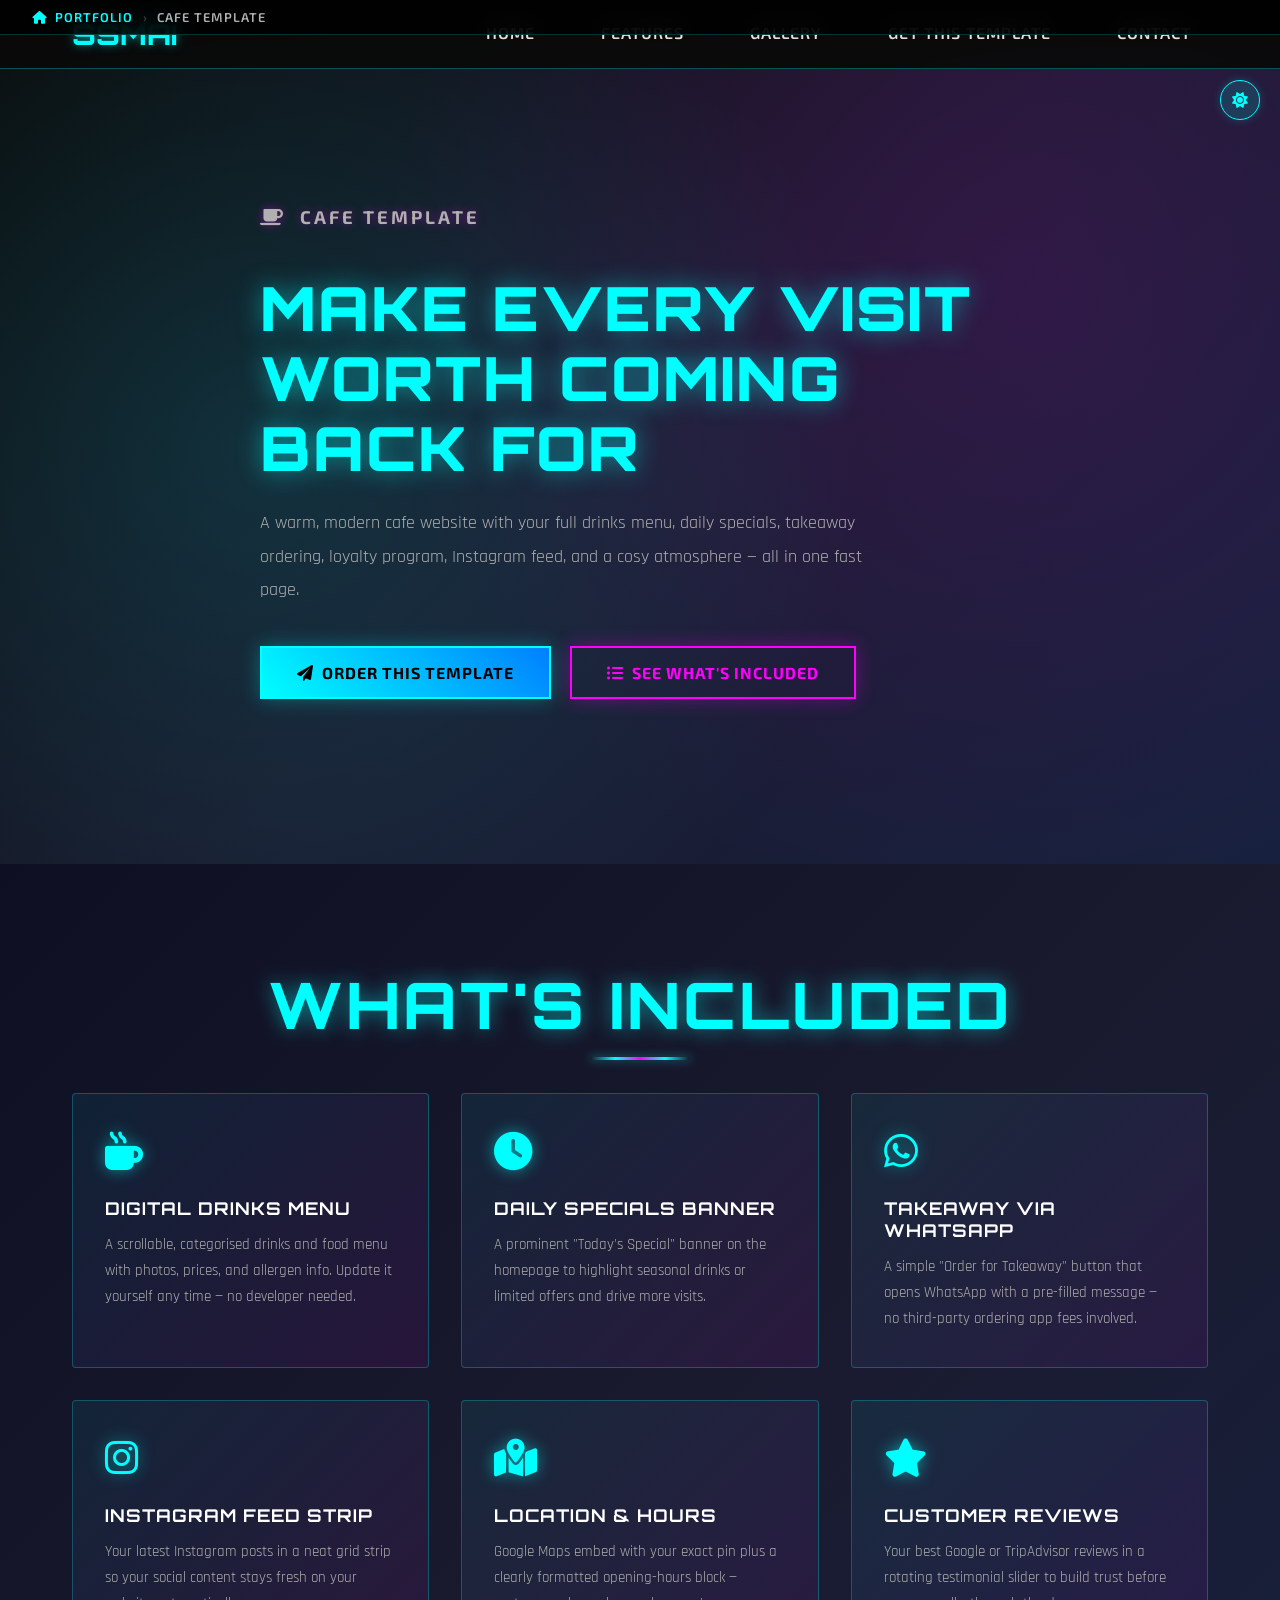
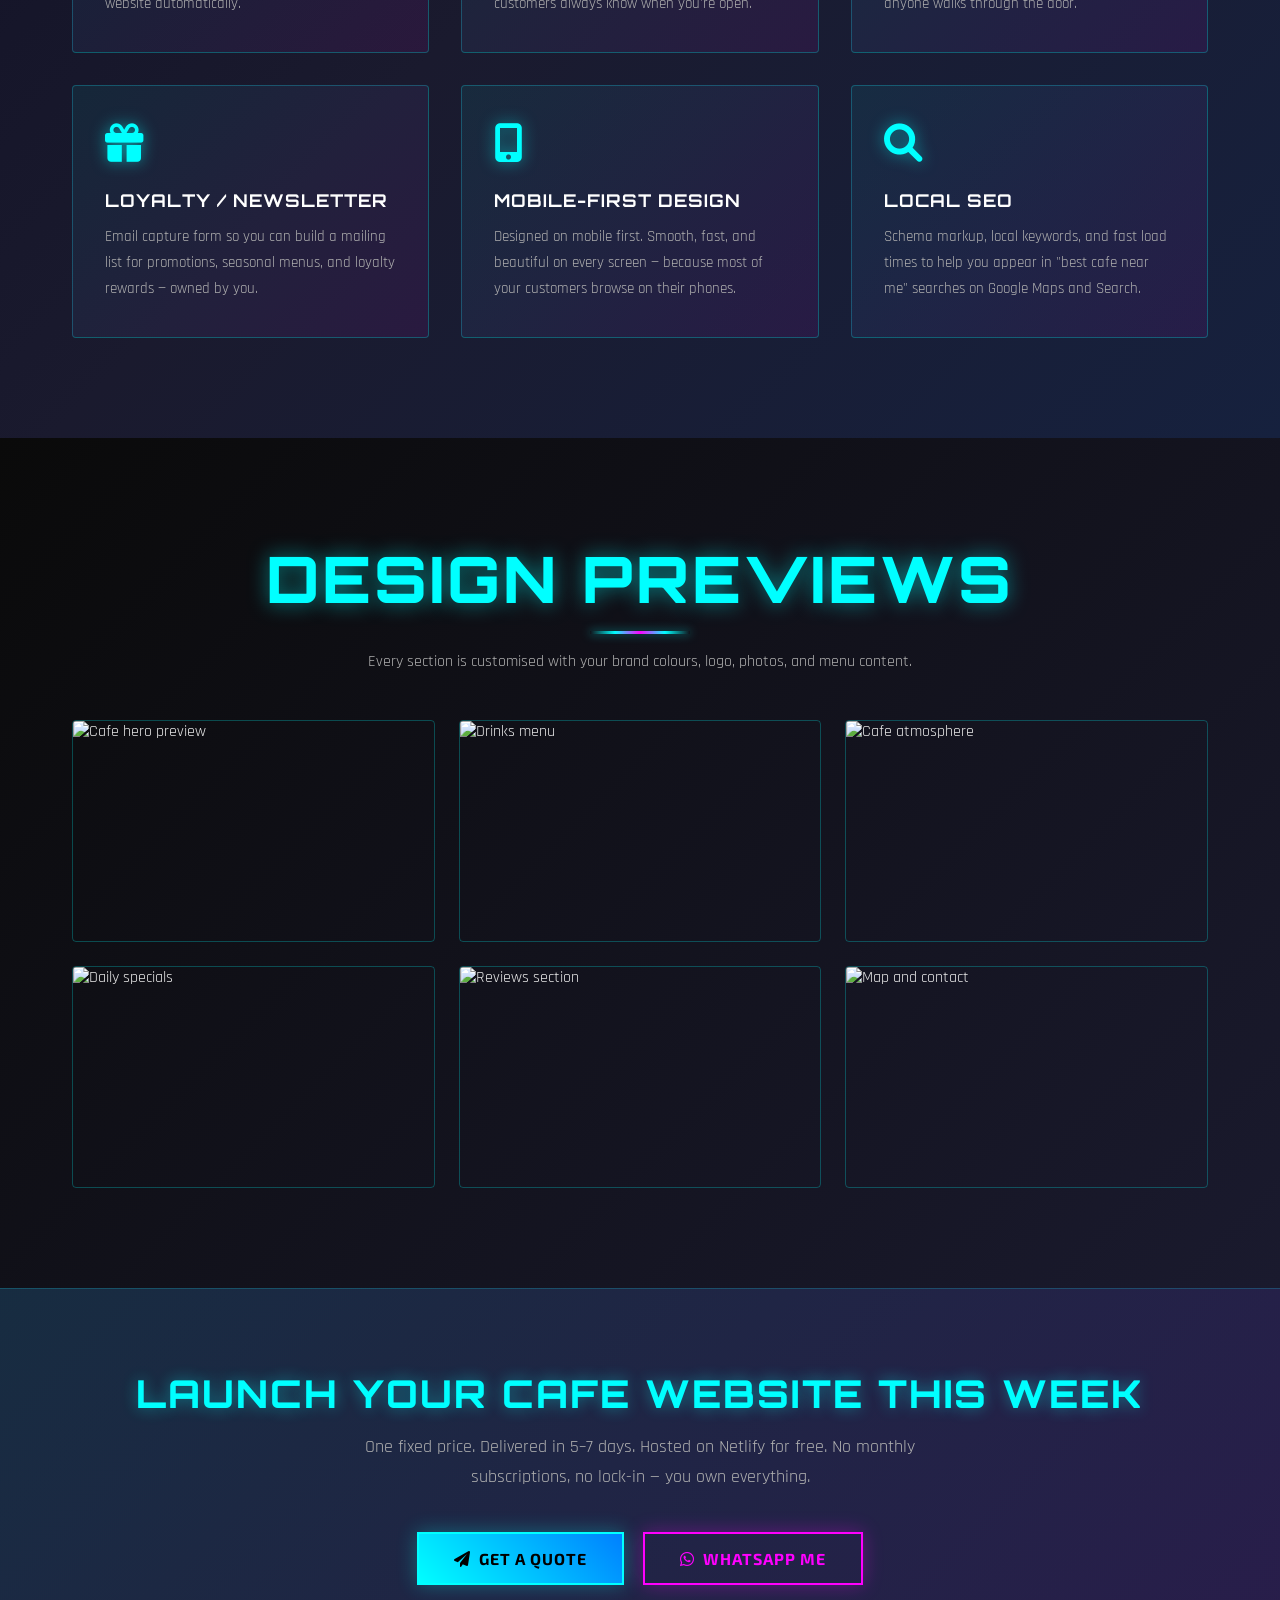
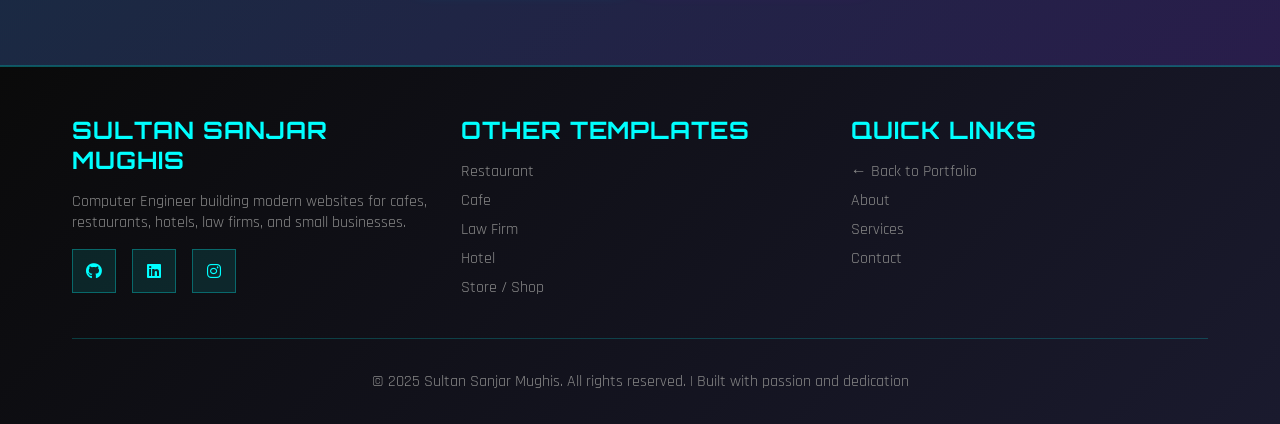
==== templates/cafe.html @ be61be80 "Web hizmetleri servisine yeni sayfa ve içinde bir kaç website template oluşturuldu" ====
<!DOCTYPE html>
<html lang="en">
<head>
    <meta charset="UTF-8" />
    <meta name="viewport" content="width=device-width, initial-scale=1.0" />
    <title>Cafe Website Template — SSM AI Services</title>
    <meta name="description" content="Modern cafe website with digital menu, takeaway ordering, Instagram feed, and loyalty program. By Sultan Sanjar Mughis.">
    <link rel="preconnect" href="https://fonts.googleapis.com">
    <link rel="preconnect" href="https://fonts.gstatic.com" crossorigin>
    <link href="https://fonts.googleapis.com/css2?family=Orbitron:wght@400;500;600;700;800;900&family=Rajdhani:wght@300;400;500;600;700&family=Exo+2:wght@300;400;500;600;700;800&display=swap" rel="stylesheet">
    <link rel="stylesheet" href="https://cdnjs.cloudflare.com/ajax/libs/font-awesome/6.0.0/css/all.min.css">
    <link rel="stylesheet" href="../style.css">
    <link rel="stylesheet" href="template-extra.css">
</head>
<body class="template-page">

    <div class="loading-screen" id="loading-screen"><div class="loader"></div></div>

    <div class="template-breadcrumb" role="navigation" aria-label="Breadcrumb">
        <a href="../index.html"><i class="fas fa-home"></i>&nbsp; Portfolio</a>
        <span class="sep">›</span>
        <span class="current">Cafe Template</span>
    </div>

    <button class="theme-toggle" id="theme-toggle" aria-label="Toggle light/dark mode">
        <i class="fas fa-sun" id="theme-icon"></i>
    </button>

    <nav class="navbar" id="navbar" role="navigation" aria-label="Main navigation">
        <div class="nav-container">
            <a href="../index.html" class="logo">SSMAI</a>
            <ul class="nav-menu" id="nav-menu">
                <li><a href="#hero">Home</a></li>
                <li><a href="#features">Features</a></li>
                <li><a href="#gallery">Gallery</a></li>
                <li><a href="#cta">Get This Template</a></li>
                <li><a href="../index.html#contact">Contact</a></li>
            </ul>
            <button class="mobile-menu-toggle" id="mobile-menu-toggle" aria-label="Toggle mobile menu" aria-expanded="false">
                <span></span><span></span><span></span>
            </button>
        </div>
    </nav>

    <main id="main-content">

        <section id="hero" class="template-hero section-padding">
            <div class="template-hero-bg" style="background-image: url('https://images.unsplash.com/photo-1501339847302-ac426a4a7cbb?auto=format&fit=crop&w=1400&q=80');"></div>
            <div class="container">
                <div class="template-hero-content">
                    <p class="template-hero-eyebrow"><i class="fas fa-coffee"></i>&nbsp;&nbsp;Cafe Template</p>
                    <h1>Make Every Visit Worth Coming Back For</h1>
                    <p>A warm, modern cafe website with your full drinks menu, daily specials, takeaway ordering, loyalty program, Instagram feed, and a cosy atmosphere — all in one fast page.</p>
                    <div class="template-hero-cta">
                        <a href="../index.html#contact" class="btn btn-primary">
                            <i class="fas fa-paper-plane"></i>&nbsp; Order This Template
                        </a>
                        <a href="#features" class="btn btn-secondary">
                            <i class="fas fa-list-ul"></i>&nbsp; See What's Included
                        </a>
                    </div>
                </div>
            </div>
        </section>

        <section id="features" class="template-features section-padding">
            <div class="container">
                <h2 class="heading">What's Included</h2>
                <div class="template-features-grid">

                    <div class="template-feature-card">
                        <div class="icon"><i class="fas fa-mug-hot"></i></div>
                        <h3>Digital Drinks Menu</h3>
                        <p>A scrollable, categorised drinks and food menu with photos, prices, and allergen info. Update it yourself any time — no developer needed.</p>
                    </div>

                    <div class="template-feature-card">
                        <div class="icon"><i class="fas fa-clock"></i></div>
                        <h3>Daily Specials Banner</h3>
                        <p>A prominent "Today's Special" banner on the homepage to highlight seasonal drinks or limited offers and drive more visits.</p>
                    </div>

                    <div class="template-feature-card">
                        <div class="icon"><i class="fab fa-whatsapp"></i></div>
                        <h3>Takeaway via WhatsApp</h3>
                        <p>A simple "Order for Takeaway" button that opens WhatsApp with a pre-filled message — no third-party ordering app fees involved.</p>
                    </div>

                    <div class="template-feature-card">
                        <div class="icon"><i class="fab fa-instagram"></i></div>
                        <h3>Instagram Feed Strip</h3>
                        <p>Your latest Instagram posts in a neat grid strip so your social content stays fresh on your website automatically.</p>
                    </div>

                    <div class="template-feature-card">
                        <div class="icon"><i class="fas fa-map-marked-alt"></i></div>
                        <h3>Location &amp; Hours</h3>
                        <p>Google Maps embed with your exact pin plus a clearly formatted opening-hours block — customers always know when you're open.</p>
                    </div>

                    <div class="template-feature-card">
                        <div class="icon"><i class="fas fa-star"></i></div>
                        <h3>Customer Reviews</h3>
                        <p>Your best Google or TripAdvisor reviews in a rotating testimonial slider to build trust before anyone walks through the door.</p>
                    </div>

                    <div class="template-feature-card">
                        <div class="icon"><i class="fas fa-gift"></i></div>
                        <h3>Loyalty / Newsletter</h3>
                        <p>Email capture form so you can build a mailing list for promotions, seasonal menus, and loyalty rewards — owned by you.</p>
                    </div>

                    <div class="template-feature-card">
                        <div class="icon"><i class="fas fa-mobile-alt"></i></div>
                        <h3>Mobile-First Design</h3>
                        <p>Designed on mobile first. Smooth, fast, and beautiful on every screen — because most of your customers browse on their phones.</p>
                    </div>

                    <div class="template-feature-card">
                        <div class="icon"><i class="fas fa-search"></i></div>
                        <h3>Local SEO</h3>
                        <p>Schema markup, local keywords, and fast load times to help you appear in "best cafe near me" searches on Google Maps and Search.</p>
                    </div>

                </div>
            </div>
        </section>

        <section id="gallery" class="template-gallery section-padding">
            <div class="container">
                <h2 class="heading">Design Previews</h2>
                <p style="text-align:center; color:var(--text-secondary); max-width:600px; margin:0 auto 0 auto;">
                    Every section is customised with your brand colours, logo, photos, and menu content.
                </p>
                <div class="template-gallery-grid">

                    <div class="template-gallery-item">
                        <img src="https://images.unsplash.com/photo-1554118811-1e0d58224f24?auto=format&fit=crop&w=800&q=80" alt="Cafe hero preview" loading="lazy">
                        <div class="overlay"><span>Hero Section</span></div>
                    </div>

                    <div class="template-gallery-item">
                        <img src="https://images.unsplash.com/photo-1495474472287-4d71bcdd2085?auto=format&fit=crop&w=800&q=80" alt="Drinks menu" loading="lazy">
                        <div class="overlay"><span>Drinks Menu</span></div>
                    </div>

                    <div class="template-gallery-item">
                        <img src="https://images.unsplash.com/photo-1445116572660-236099ec97a0?auto=format&fit=crop&w=800&q=80" alt="Cafe atmosphere" loading="lazy">
                        <div class="overlay"><span>Atmosphere Gallery</span></div>
                    </div>

                    <div class="template-gallery-item">
                        <img src="https://images.unsplash.com/photo-1509042239860-f550ce710b93?auto=format&fit=crop&w=800&q=80" alt="Daily specials" loading="lazy">
                        <div class="overlay"><span>Daily Specials</span></div>
                    </div>

                    <div class="template-gallery-item">
                        <img src="https://images.unsplash.com/photo-1453614512568-c4024d13c247?auto=format&fit=crop&w=800&q=80" alt="Reviews section" loading="lazy">
                        <div class="overlay"><span>Customer Reviews</span></div>
                    </div>

                    <div class="template-gallery-item">
                        <img src="https://images.unsplash.com/photo-1521017432531-fbd92d768814?auto=format&fit=crop&w=800&q=80" alt="Map and contact" loading="lazy">
                        <div class="overlay"><span>Map &amp; Contact</span></div>
                    </div>

                </div>
            </div>
        </section>

        <section id="cta" class="template-cta-banner">
            <div class="container">
                <h2>Launch Your Cafe Website This Week</h2>
                <p>One fixed price. Delivered in 5–7 days. Hosted on Netlify for free. No monthly subscriptions, no lock-in — you own everything.</p>
                <div class="cta-buttons">
                    <a href="../index.html#contact" class="btn btn-primary">
                        <i class="fas fa-paper-plane"></i>&nbsp; Get a Quote
                    </a>
                    <a href="https://wa.me/905525691563?text=Hi!%20I%27m%20interested%20in%20the%20Cafe%20website%20template." target="_blank" rel="noopener noreferrer" class="btn btn-secondary">
                        <i class="fab fa-whatsapp"></i>&nbsp; WhatsApp Me
                    </a>
                </div>
            </div>
        </section>

    </main>

    <footer class="footer">
        <div class="container">
            <div class="footer-content">
                <div class="footer-section">
                    <h3>Sultan Sanjar Mughis</h3>
                    <p>Computer Engineer building modern websites for cafes, restaurants, hotels, law firms, and small businesses.</p>
                    <div class="social-links">
                        <a href="https://github.com/sultanSM6" target="_blank" rel="noopener noreferrer" aria-label="GitHub"><i class="fab fa-github"></i></a>
                        <a href="https://www.linkedin.com/in/sultan-sanjar-mughis-01933a196/" target="_blank" rel="noopener noreferrer" aria-label="LinkedIn"><i class="fab fa-linkedin"></i></a>
                        <a href="https://www.instagram.com/nemeto_sm/" target="_blank" rel="noopener noreferrer" aria-label="Instagram"><i class="fab fa-instagram"></i></a>
                    </div>
                </div>
                <div class="footer-section">
                    <h3>Other Templates</h3>
                    <ul>
                        <li><a href="restaurant.html">Restaurant</a></li>
                        <li><a href="cafe.html">Cafe</a></li>
                        <li><a href="lawyer.html">Law Firm</a></li>
                        <li><a href="hotel.html">Hotel</a></li>
                        <li><a href="store.html">Store / Shop</a></li>
                    </ul>
                </div>
                <div class="footer-section">
                    <h3>Quick Links</h3>
                    <ul>
                        <li><a href="../index.html">← Back to Portfolio</a></li>
                        <li><a href="../index.html#about">About</a></li>
                        <li><a href="../index.html#services">Services</a></li>
                        <li><a href="../index.html#contact">Contact</a></li>
                    </ul>
                </div>
            </div>
            <div class="footer-bottom">
                <p>&copy; 2025 Sultan Sanjar Mughis. All rights reserved. | Built with passion and dedication</p>
            </div>
        </div>
    </footer>

    <script src="template.js"></script>
</body>
</html>
---- style.css ----
:root {
            --primary-cyan: #00ffff;
            --primary-magenta: #ff00ff;
            --primary-blue: #0080ff;
            --bg-dark: #0a0a0a;
            --bg-dark-secondary: #1a1a2e;
            --bg-dark-tertiary: #16213e;
            --text-primary: #e0e0e0;
            --text-secondary: #b0b0b0;
            --text-muted: #888;
            --success-color: #00ff88;
            --error-color: #ff4444;
            --warning-color: #ffaa00;
        }

        /* Add Turkish-supporting font globally */
        html, body, input, textarea, button, select {
            font-family: 'Rajdhani', 'Orbitron', 'Exo 2', 'Inter', 'Roboto', 'Noto Sans', 'Open Sans', Arial, sans-serif;
        }

        /* Add overflow/word-break/hyphens for text-heavy elements */
        .about-text,
        .about-text p,
        .service-content p,
        .service-item h3,
        .feature-tag,
        .btn,
        .tab-btn,
        .nav-menu a,
        .footer-section ul li a,
        .footer-section ul li {
            overflow-wrap: break-word;
            word-break: break-word;
            hyphens: auto;
        }

        /* Allow buttons, tags, nav links to wrap text if needed */
        .btn,
        .tab-btn,
        .feature-tag,
        .nav-menu a {
            white-space: normal;
            min-width: 0;
        }

        /* Responsive: allow nav links and buttons to wrap on mobile */
        @media (max-width: 768px) {
            .nav-menu a,
            .btn,
            .tab-btn,
            .feature-tag {
                white-space: normal;
                min-width: 0;
            }
        }

        /* Light mode variables - Professional Dark Theme */
        [data-theme="light"] {
            --primary-cyan: #1a365d;
            --primary-magenta: #2d3748;
            --primary-blue: #2b6cb0;
            --bg-dark: #f7fafc;
            --bg-dark-secondary: #edf2f7;
            --bg-dark-tertiary: #e2e8f0;
            --text-primary: #1a202c;
            --text-secondary: #4a5568;
            --text-muted: #718096;
            --success-color: #38a169;
            --error-color: #e53e3e;
            --warning-color: #d69e2e;
        }

        /* Light mode specific styling */
        [data-theme="light"] body {
            background: linear-gradient(135deg, #f7fafc 0%, #edf2f7 50%, #e2e8f0 100%);
        }

        [data-theme="light"] body::before {
            background: 
                radial-gradient(circle at 20% 80%, rgba(26, 54, 93, 0.05) 0%, transparent 50%),
                radial-gradient(circle at 80% 20%, rgba(45, 55, 72, 0.05) 0%, transparent 50%),
                radial-gradient(circle at 40% 40%, rgba(43, 108, 176, 0.03) 0%, transparent 50%);
        }

        [data-theme="light"] .hero::before {
            background: 
                linear-gradient(45deg, transparent 30%, rgba(26, 54, 93, 0.05) 50%, transparent 70%),
                linear-gradient(-45deg, transparent 30%, rgba(45, 55, 72, 0.05) 50%, transparent 70%);
        }

        [data-theme="light"] .hero h1 {
            color: var(--primary-cyan);
            text-shadow: 0 0 10px rgba(26, 54, 93, 0.3);
        }

        [data-theme="light"] .hero .subtitle {
            color: var(--primary-blue);
            text-shadow: 0 0 8px rgba(43, 108, 176, 0.3);
        }

        [data-theme="light"] .heading {
            color: var(--primary-cyan);
            text-shadow: 0 0 10px rgba(26, 54, 93, 0.3);
        }

        [data-theme="light"] .heading::after {
            background: linear-gradient(90deg, transparent, var(--primary-cyan), var(--primary-blue), var(--primary-cyan), transparent);
            box-shadow: 0 0 8px rgba(26, 54, 93, 0.3);
        }

        [data-theme="light"] .navbar {
            background: rgba(247, 250, 252, 0.95);
            border-bottom: 1px solid rgba(26, 54, 93, 0.2);
        }

        [data-theme="light"] .navbar.scrolled {
            background: rgba(247, 250, 252, 0.98);
            box-shadow: 0 2px 30px rgba(26, 54, 93, 0.1);
            border-bottom: 1px solid rgba(26, 54, 93, 0.3);
        }

        [data-theme="light"] .logo {
            color: var(--primary-cyan);
            text-shadow: 0 0 8px rgba(26, 54, 93, 0.3);
        }

        [data-theme="light"] .logo:hover {
            color: var(--primary-blue);
            text-shadow: 0 0 12px rgba(43, 108, 176, 0.4);
        }

        [data-theme="light"] .nav-menu a:hover,
        [data-theme="light"] .nav-menu a:focus {
            color: var(--primary-cyan);
            text-shadow: 0 0 8px rgba(26, 54, 93, 0.3);
            border: 1px solid rgba(26, 54, 93, 0.2);
            background: rgba(26, 54, 93, 0.05);
        }

        [data-theme="light"] .btn-primary {
            background: linear-gradient(45deg, var(--primary-cyan), var(--primary-blue));
            color: #ffffff;
            border: 2px solid var(--primary-cyan);
            box-shadow: 0 0 15px rgba(26, 54, 93, 0.2);
        }

        [data-theme="light"] .btn-primary:hover {
            background: linear-gradient(45deg, var(--primary-blue), var(--primary-cyan));
            box-shadow: 0 10px 25px rgba(26, 54, 93, 0.3);
        }

        [data-theme="light"] .btn-secondary {
            background: transparent;
            color: var(--primary-blue);
            border: 2px solid var(--primary-blue);
            box-shadow: 0 0 15px rgba(43, 108, 176, 0.2);
        }

        [data-theme="light"] .btn-secondary:hover {
            background: linear-gradient(45deg, var(--primary-blue), var(--primary-cyan));
            color: #ffffff;
            box-shadow: 0 10px 25px rgba(43, 108, 176, 0.3);
        }

        [data-theme="light"] .skill-item,
        [data-theme="light"] .service-item,
        [data-theme="light"] .contact-item {
            background: linear-gradient(135deg, rgba(26, 54, 93, 0.05) 0%, rgba(43, 108, 176, 0.05) 100%);
            border: 1px solid rgba(26, 54, 93, 0.2);
        }

        [data-theme="light"] .skill-item:hover,
        [data-theme="light"] .service-item:hover {
            border-color: var(--primary-cyan);
            box-shadow: 0 10px 25px rgba(26, 54, 93, 0.15);
        }

        [data-theme="light"] .skill-item i {
            color: var(--primary-cyan);
            text-shadow: 0 0 8px rgba(26, 54, 93, 0.3);
        }

        [data-theme="light"] .skill-item h3,
        [data-theme="light"] .service-item h3 {
            color: var(--primary-cyan);
        }

        [data-theme="light"] .feature-tag {
            background: rgba(26, 54, 93, 0.08);
            border: 1px solid rgba(26, 54, 93, 0.2);
            color: var(--primary-cyan);
        }

        [data-theme="light"] .feature-tag:hover {
            background: rgba(26, 54, 93, 0.15);
            border-color: var(--primary-cyan);
            box-shadow: 0 0 8px rgba(26, 54, 93, 0.2);
        }

        [data-theme="light"] .contact input,
        [data-theme="light"] .contact textarea {
            background: rgba(26, 54, 93, 0.03);
            border: 2px solid rgba(26, 54, 93, 0.2);
            color: var(--text-primary);
        }

        [data-theme="light"] .contact input:focus,
        [data-theme="light"] .contact textarea:focus {
            border-color: var(--primary-cyan);
            background: rgba(26, 54, 93, 0.05);
            box-shadow: 0 0 10px rgba(26, 54, 93, 0.1);
        }

        [data-theme="light"] .contact button {
            background: linear-gradient(45deg, var(--primary-cyan), var(--primary-blue));
            border: 2px solid var(--primary-cyan);
            color: #ffffff;
        }

        [data-theme="light"] .contact button:hover:not(:disabled) {
            background: linear-gradient(45deg, var(--primary-blue), var(--primary-cyan));
            box-shadow: 0 10px 20px rgba(26, 54, 93, 0.2);
        }

        [data-theme="light"] .social-links a {
            background: rgba(26, 54, 93, 0.08);
            color: var(--primary-cyan);
            border: 1px solid rgba(26, 54, 93, 0.2);
        }

        [data-theme="light"] .social-links a:hover,
        [data-theme="light"] .social-links a:focus {
            background: linear-gradient(45deg, var(--primary-cyan), var(--primary-blue));
            color: #ffffff;
            border-color: var(--primary-cyan);
            box-shadow: 0 5px 15px rgba(26, 54, 93, 0.2);
        }

        [data-theme="light"] .dot {
            background: rgba(26, 54, 93, 0.2);
            border: 2px solid rgba(26, 54, 93, 0.4);
        }

        [data-theme="light"] .dot:hover {
            background: rgba(26, 54, 93, 0.4);
            border-color: var(--primary-cyan);
            box-shadow: 0 0 10px rgba(26, 54, 93, 0.3);
        }

        [data-theme="light"] .dot.active {
            background: var(--primary-cyan);
            border-color: var(--primary-blue);
            box-shadow: 0 0 15px rgba(26, 54, 93, 0.4);
        }

        [data-theme="light"] .theme-toggle {
            background: rgba(26, 54, 93, 0.1);
            border: 1px solid var(--primary-cyan);
            color: var(--primary-cyan);
            box-shadow: 0 0 8px rgba(26, 54, 93, 0.15);
        }

        [data-theme="light"] .theme-toggle:hover {
            background: rgba(26, 54, 93, 0.2);
            border-color: var(--primary-blue);
            box-shadow: 0 0 12px rgba(26, 54, 93, 0.25);
        }

        [data-theme="light"] .tab-btn {
            background: rgba(26, 54, 93, 0.08);
            border: 1px solid rgba(26, 54, 93, 0.2);
            color: var(--primary-cyan);
        }

        [data-theme="light"] .tab-btn.active,
        [data-theme="light"] .tab-btn:hover {
            background: rgba(26, 54, 93, 0.15);
            border-color: var(--primary-cyan);
            box-shadow: 0 0 8px rgba(26, 54, 93, 0.2);
        }

        [data-theme="light"] .about-text {
            color: var(--text-primary);
            background: rgba(255, 255, 255, 0.05);
            border: 1px solid rgba(26, 54, 93, 0.1);
            text-shadow: none;
        }

        [data-theme="light"] .contact-link {
            color: var(--text-primary);
        }

        [data-theme="light"] .contact-link:hover {
            color: var(--primary-cyan);
            text-shadow: 0 0 6px rgba(26, 54, 93, 0.3);
        }

        [data-theme="light"] .whatsapp-link {
            background: rgba(37, 211, 102, 0.08);
            border: 1px solid rgba(37, 211, 102, 0.2);
            color: var(--text-secondary);
        }

        [data-theme="light"] .whatsapp-link:hover {
            background: rgba(37, 211, 102, 0.15);
            border-color: #25d366;
            color: #25d366;
            text-shadow: 0 0 6px rgba(37, 211, 102, 0.3);
        }

        [data-theme="light"] .lang-btn {
            background: rgba(26, 54, 93, 0.08);
            border: 1px solid rgba(26, 54, 93, 0.2);
            color: var(--primary-cyan);
        }

        [data-theme="light"] .lang-btn:hover {
            background: rgba(26, 54, 93, 0.15);
            border-color: var(--primary-cyan);
            box-shadow: 0 0 6px rgba(26, 54, 93, 0.2);
        }

        [data-theme="light"] .lang-btn.active {
            background: rgba(26, 54, 93, 0.2);
            border-color: var(--primary-cyan);
            box-shadow: 0 0 8px rgba(26, 54, 93, 0.3);
            color: var(--primary-cyan);
        }

        * {
            margin: 0;
            padding: 0;
            box-sizing: border-box;
        }

        body {
            font-family: 'Rajdhani', 'Arial', sans-serif;
            background: linear-gradient(135deg, var(--bg-dark) 0%, var(--bg-dark-secondary) 50%, var(--bg-dark-tertiary) 100%);
            color: var(--text-primary);
            scroll-behavior: smooth;
            overflow-x: hidden;
            position: relative;
        }

        body::before {
            content: '';
            position: fixed;
            top: 0;
            left: 0;
            width: 100%;
            height: 100%;
            background: 
                radial-gradient(circle at 20% 80%, rgba(0, 255, 255, 0.1) 0%, transparent 50%),
                radial-gradient(circle at 80% 20%, rgba(255, 0, 255, 0.1) 0%, transparent 50%),
                radial-gradient(circle at 40% 40%, rgba(0, 255, 0, 0.05) 0%, transparent 50%);
            pointer-events: none;
            z-index: -1;
        }

        /* Loading Screen */
        .loading-screen {
            position: fixed;
            top: 0;
            left: 0;
            width: 100%;
            height: 100%;
            background: var(--bg-dark);
            display: flex;
            justify-content: center;
            align-items: center;
            z-index: 10000;
            transition: opacity 0.5s ease;
        }

        .loading-screen.hidden {
            opacity: 0;
            pointer-events: none;
        }

        .loader {
            width: 50px;
            height: 50px;
            border: 3px solid rgba(0, 255, 255, 0.3);
            border-top: 3px solid var(--primary-cyan);
            border-radius: 50%;
            animation: spin 1s linear infinite;
        }

        @keyframes spin {
            0% { transform: rotate(0deg); }
            100% { transform: rotate(360deg); }
        }

        /* Navigation */
        .navbar {
            position: fixed;
            top: 0;
            width: 100%;
            background: rgba(10, 10, 10, 0.95);
            backdrop-filter: blur(20px);
            border-bottom: 1px solid rgba(0, 255, 255, 0.3);
            z-index: 1000;
            padding: 1rem 0;
            transition: all 0.3s ease;
        }

        .navbar.scrolled {
            background: rgba(10, 10, 10, 0.98);
            box-shadow: 0 2px 30px rgba(0, 255, 255, 0.2);
            border-bottom: 1px solid rgba(0, 255, 255, 0.5);
        }

        .nav-container {
            max-width: 1200px;
            margin: 0 auto;
            padding: 0 2rem;
            display: flex;
            justify-content: space-between;
            align-items: center;
        }

        .logo {
            display: flex;
            align-items: center;
            font-family: 'Orbitron', monospace;
            font-size: 1.8rem;
            font-weight: 800;
            color: var(--primary-cyan);
            text-decoration: none;
            text-shadow: 0 0 10px rgba(0, 255, 255, 0.5);
            transition: all 0.3s ease;
        }

        .logo:hover {
            color: #ffffff;
            text-shadow: 0 0 20px rgba(0, 255, 255, 0.8);
        }

        .nav-menu {
            display: flex;
            list-style: none;
            gap: 2rem;
        }

        .nav-menu a {
            color: var(--text-primary);
            text-decoration: none;
            font-weight: 600;
            font-family: 'Exo 2', sans-serif;
            text-transform: uppercase;
            letter-spacing: 1px;
            transition: all 0.3s ease;
            position: relative;
            padding: 0.5rem 1rem;
            border: 1px solid transparent;
            border-radius: 4px;
        }

        .nav-menu a:hover,
        .nav-menu a:focus {
            color: var(--primary-cyan);
            text-shadow: 0 0 10px rgba(0, 255, 255, 0.5);
            border: 1px solid rgba(0, 255, 255, 0.3);
            background: rgba(0, 255, 255, 0.1);
            outline: none;
        }

        .mobile-menu-toggle {
            display: none;
            flex-direction: column;
            cursor: pointer;
            padding: 4px;
            border: none;
            background: transparent;
        }

        .mobile-menu-toggle span {
            width: 25px;
            height: 3px;
            background: #fff;
            margin: 3px 0;
            transition: 0.3s;
        }

        /* Utilities */
        .container {
            max-width: 1200px;
            margin: auto;
            padding: 0 2rem;
        }

        .heading {
            font-family: 'Orbitron', monospace;
            font-size: clamp(2.5rem, 5vw, 4rem);
            font-weight: 800;
            text-align: center;
            margin-bottom: 2rem;
            color: var(--primary-cyan);
            text-shadow: 0 0 20px rgba(0, 255, 255, 0.5);
            position: relative;
            text-transform: uppercase;
            letter-spacing: 3px;
        }

        .heading::after {
            content: '';
            position: absolute;
            width: 100px;
            height: 3px;
            background: linear-gradient(90deg, transparent, var(--primary-cyan), var(--primary-magenta), var(--primary-cyan), transparent);
            bottom: -15px;
            left: 50%;
            transform: translateX(-50%);
            box-shadow: 0 0 10px rgba(0, 255, 255, 0.5);
        }

        .section-padding {
            padding: 100px 0;
        }

        /* Hero Section */
        .hero {
            min-height: 100vh;
            display: flex;
            align-items: center;
            justify-content: center;
            text-align: center;
            position: relative;
            overflow: hidden;
        }

        .hero::before {
            content: '';
            position: absolute;
            top: 0;
            left: 0;
            right: 0;
            bottom: 0;
            background: 
                linear-gradient(45deg, transparent 30%, rgba(0, 255, 255, 0.1) 50%, transparent 70%),
                linear-gradient(-45deg, transparent 30%, rgba(255, 0, 255, 0.1) 50%, transparent 70%);
            animation: heroPattern 10s ease-in-out infinite;
        }

        @keyframes heroPattern {
            0%, 100% { opacity: 0.3; }
            50% { opacity: 0.6; }
        }

        .hero-content {
            position: relative;
            z-index: 2;
            animation: fadeInUp 1s ease-out;
        }

        .hero h1 {
            font-family: 'Orbitron', monospace;
            font-size: calc(clamp(2.5rem, 6vw, 5rem) * 0.8);
            margin-bottom: 1rem;
            font-weight: 900;
            color: var(--primary-cyan);
            text-shadow: 0 0 30px rgba(0, 255, 255, 0.8);
            text-transform: uppercase;
            letter-spacing: 4px;
            animation: glow 2s ease-in-out infinite alternate;
        }

        @media (max-width: 768px) {
            .hero h1 {
                font-size: calc(clamp(2.5rem, 6vw, 5rem) * 0.8);
            }
        }

        @media (max-width: 480px) {
            .hero h1 {
                font-size: calc(clamp(2.5rem, 6vw, 5rem) * 0.8);
            }
        }

        @keyframes glow {
            from { text-shadow: 0 0 10px rgba(0, 255, 255, 0.3), 0 0 15px rgba(0, 255, 255, 0.2); }
            to { text-shadow: 0 0 15px rgba(0, 255, 255, 0.5), 0 0 20px rgba(0, 255, 255, 0.3); }
        }

        .hero .subtitle {
            font-size: clamp(1rem, 3vw, 1.5rem);
            font-weight: 600;
            font-family: 'Exo 2', sans-serif;
            margin-bottom: 2rem;
            color: var(--primary-magenta);
            text-shadow: 0 0 15px rgba(255, 0, 255, 0.5);
            text-transform: uppercase;
            letter-spacing: 2px;
        }

        .hero .description {
            font-size: clamp(1rem, 2vw, 1.2rem);
            max-width: 600px;
            margin: 0 auto 1rem;
            line-height: 1.6;
            color: var(--text-secondary);
            font-weight: 400;
        }

        .hero .tour-text {
            font-size: clamp(1rem, 2.5vw, 1.2rem);
            font-weight: 600;
            color: var(--primary-cyan);
            margin: 0 auto 2rem;
            text-shadow: 0 0 10px rgba(0, 255, 255, 0.3);
            animation: glow 2s ease-in-out infinite alternate;
            text-align: center;
        }

        .cta-buttons {
            display: flex;
            gap: 1rem;
            justify-content: center;
            flex-wrap: wrap;
        }

        .btn {
            padding: 15px 35px;
            border: none;
            border-radius: 0;
            font-weight: 700;
            font-family: 'Exo 2', sans-serif;
            text-decoration: none;
            text-transform: uppercase;
            letter-spacing: 1px;
            transition: all 0.3s ease;
            cursor: pointer;
            display: inline-block;
            position: relative;
            overflow: hidden;
            min-width: 44px;
            min-height: 44px;
        }

        .btn:focus {
            outline: 2px solid var(--primary-cyan);
            outline-offset: 2px;
        }

        .btn-primary {
            background: linear-gradient(45deg, var(--primary-cyan), var(--primary-blue));
            color: #000;
            border: 2px solid var(--primary-cyan);
            box-shadow: 0 0 20px rgba(0, 255, 255, 0.3);
        }

        .btn-primary:hover {
            background: linear-gradient(45deg, var(--primary-blue), var(--primary-cyan));
            transform: translateY(-3px);
            box-shadow: 0 10px 30px rgba(0, 255, 255, 0.5);
        }

        .btn-secondary {
            background: transparent;
            color: var(--primary-magenta);
            border: 2px solid var(--primary-magenta);
            box-shadow: 0 0 20px rgba(255, 0, 255, 0.3);
        }

        .btn-secondary:hover {
            background: linear-gradient(45deg, var(--primary-magenta), #ff0080);
            color: #000;
            transform: translateY(-3px);
            box-shadow: 0 10px 30px rgba(255, 0, 255, 0.5);
        }

        /* Parallax Background Sections */
        .parallax-bg {
            height: 50vh;
            min-height: 300px;
            max-height: 600px;
            background-position: center;
            background-repeat: no-repeat;
            background-size: cover;
            background-attachment: fixed;
            position: relative;
            z-index: 1;
        }
        .parallax-bg::before {
            content: '';
            position: absolute;
            top: 0; left: 0; right: 0; bottom: 0;
            background: linear-gradient(135deg, rgba(10,10,10,0.5) 0%, rgba(0,255,255,0.1) 100%);
            z-index: 2;
        }
        .parallax-bg-1 {
            background-image: url('https://images.unsplash.com/photo-1461749280684-dccba630e2f6?auto=format&fit=crop&w=1200&q=80'); /* tech/abstract */
        }
        .parallax-bg-2 {
            background-image: url('https://images.unsplash.com/photo-1506744038136-46273834b3fb?auto=format&fit=crop&w=1200&q=80'); /* code/office */
        }
        .parallax-bg-3 {
            background-image: url('https://images.unsplash.com/photo-1519389950473-47ba0277781c?auto=format&fit=crop&w=1200&q=80'); /* digital/ai */
        }
        [data-theme="light"] .parallax-bg::before {
            background: linear-gradient(135deg, rgba(255,255,255,0.4) 0%, rgba(26,54,93,0.08) 100%);
        }
        @media (max-width: 1024px) {
            .parallax-bg {
                background-attachment: fixed;
            }
        }
        @media (max-width: 768px) {
            .parallax-bg {
                background-attachment: fixed;
            }
        }
        @media (max-width: 480px) {
            .parallax-bg {
                background-attachment: fixed;
            }
        }

        /* About Section */
        .about {
            background: linear-gradient(135deg, #0f0f23 0%, var(--bg-dark-secondary) 50%, var(--bg-dark-tertiary) 100%);
        }

        .about-content {
            display: grid;
            grid-template-columns: 1fr 1fr;
            gap: 4rem;
            align-items: center;
        }

        .about-text {
            line-height: 1.8;
            color: var(--text-primary);
            font-size: 1.1rem;
            font-weight: 400;
            text-shadow: none;
            background: rgba(0, 0, 0, 0.1);
            padding: 2rem;
            border-radius: 8px;
            border: 1px solid rgba(0, 255, 255, 0.1);
            word-wrap: break-word;
            overflow-wrap: break-word;
            hyphens: auto;
            /* Ensure text doesn't overflow its container */
            white-space: normal;
            /* Allow words to break to prevent overflow */
            word-break: break-word;
            max-width: 100%;
            box-sizing: border-box;
        }

        .about-text p {
            margin-bottom: 1.5rem;
        }

        .skills {
            display: grid;
            grid-template-columns: repeat(auto-fit, minmax(200px, 1fr));
            gap: 2rem;
            margin-top: 3rem;
        }

        .skill-item {
            text-align: center;
            padding: 2rem;
            background: linear-gradient(135deg, rgba(0, 255, 255, 0.1) 0%, rgba(255, 0, 255, 0.1) 100%);
            border: 1px solid rgba(0, 255, 255, 0.3);
            transition: all 0.3s ease;
            position: relative;
            overflow: hidden;
        }

        .skill-item:hover {
            transform: translateY(-10px);
            border-color: var(--primary-cyan);
            box-shadow: 0 10px 30px rgba(0, 255, 255, 0.3);
        }

        .skill-item i {
            font-size: 3rem;
            color: var(--primary-cyan);
            margin-bottom: 1rem;
            text-shadow: 0 0 15px rgba(0, 255, 255, 0.5);
        }

        .skill-item h3 {
            font-family: 'Orbitron', monospace;
            font-size: 1.5rem;
            margin-bottom: 0.5rem;
            color: #ffffff;
            text-transform: uppercase;
            letter-spacing: 1px;
        }

        @media (min-width: 769px) {
            .about .skill-item h3 {
                font-size: 1.2rem;
            }
        }

        /* Portfolio Section */
        .portfolio {
            background: linear-gradient(135deg, var(--bg-dark) 0%, var(--bg-dark-secondary) 50%, var(--bg-dark-tertiary) 100%);
        }

        .portfolio-grid {
            display: grid;
            grid-template-columns: repeat(auto-fit, minmax(350px, 1fr));
            gap: 2rem;
            margin-top: 3rem;
        }

        .portfolio-item {
            background: linear-gradient(135deg, rgba(0, 255, 255, 0.1) 0%, rgba(255, 0, 255, 0.1) 100%);
            border: 1px solid rgba(0, 255, 255, 0.3);
            overflow: hidden;
            box-shadow: 0 10px 30px rgba(0, 255, 255, 0.1);
            transition: all 0.3s ease;
            position: relative;
        }

        .portfolio-item:hover {
            transform: translateY(-15px);
            border-color: var (--primary-cyan);
            box-shadow: 0 20px 40px rgba(0, 255, 255, 0.3);
        }

        .portfolio-item img {
            width: 100%;
            height: 250px;
            object-fit: cover;
            transition: transform 0.3s ease;
        }

        .portfolio-item:hover img {
            transform: scale(1.05);
        }

        .portfolio-content {
            padding: 2rem;
        }

        .portfolio-item h3 {
            font-family: 'Orbitron', monospace;
            font-size: 1.5rem;
            margin-bottom: 1rem;
            color: var(--primary-cyan);
            text-transform: uppercase;
            letter-spacing: 1px;
        }

        .portfolio-item p {
            color: var(--text-secondary);
            line-height: 1.6;
            margin-bottom: 1.5rem;
        }

        .project-links {
            display: flex;
            gap: 1rem;
        }

        .project-link {
            padding: 8px 16px;
            background: rgba(0, 255, 255, 0.1);
            border: 1px solid rgba(0, 255, 255, 0.3);
            color: var(--primary-cyan);
            text-decoration: none;
            font-size: 0.9rem;
            font-weight: 600;
            text-transform: uppercase;
            transition: all 0.3s ease;
        }

        .project-link:hover {
            background: rgba(0, 255, 255, 0.2);
            border-color: var(--primary-cyan);
            box-shadow: 0 0 10px rgba(0, 255, 255, 0.3);
        }

        /* Services Section */
        .services {
            background: linear-gradient(135deg, var(--bg-dark) 0%, var(--bg-dark-secondary) 50%, var(--bg-dark-tertiary) 100%);
        }

        .service-grid {
            display: grid;
            grid-template-columns: repeat(auto-fit, minmax(350px, 1fr));
            gap: 2rem;
            margin-top: 3rem;
        }

        .service-item {
            background: linear-gradient(135deg, rgba(0, 255, 255, 0.1) 0%, rgba(255, 0, 255, 0.1) 100%);
            border: 1px solid rgba(0, 255, 255, 0.3);
            overflow: hidden;
            box-shadow: 0 10px 30px rgba(0, 255, 255, 0.1);
            transition: all 0.3s ease;
            position: relative;
        }

        .service-item:hover {
            transform: translateY(-15px);
            border-color: var(--primary-cyan);
            box-shadow: 0 20px 40px rgba(0, 255, 255, 0.3);
        }

        .service-item img {
            width: 100%;
            height: 250px;
            object-fit: cover;
            transition: transform 0.3s ease;
            filter: grayscale(20%) contrast(1.1);
        }

        .service-item:hover img {
            transform: scale(1.05);
            filter: grayscale(0%) contrast(1.2);
        }

        @media (min-width: 1025px) {
            .service-item {
                display: flex;
                flex-direction: column;
                align-items: stretch;
                min-height: 0;
            }
            .service-item img {
                width: 100%;
                max-width: 100%;
                height: 200px;
                object-fit: cover;
                border-radius: 16px 16px 0 0;
                margin: 0;
                position: static;
                transform: none;
                left: 0;
                box-shadow: none;
                display: block;
            }
            .service-item .service-content {
                flex: 1 1 0%;
                padding: 2rem 1.5rem;
                display: flex;
                flex-direction: column;
                justify-content: center;
            }
        }

        .service-content {
            padding: 2rem;
        }

        .service-item h3 {
            font-family: 'Orbitron', monospace;
            font-size: 1.5rem;
            margin-bottom: 1rem;
            color: var(--primary-cyan);
            text-transform: uppercase;
            letter-spacing: 1px;
        }

        .service-item p {
            color: var(--text-secondary);
            line-height: 1.6;
            margin-bottom: 1.5rem;
        }

        .service-features {
            display: flex;
            flex-wrap: wrap;
            gap: 0.5rem;
        }

        .feature-tag {
            padding: 6px 12px;
            background: rgba(0, 255, 255, 0.1);
            border: 1px solid rgba(0, 255, 255, 0.3);
            color: var(--primary-cyan);
            font-size: 0.8rem;
            font-weight: 600;
            font-family: 'Exo 2', sans-serif;
            text-transform: uppercase;
            letter-spacing: 0.5px;
            transition: all 0.3s ease;
        }

        .feature-tag:hover {
            background: rgba(0, 255, 255, 0.2);
            border-color: var(--primary-cyan);
            box-shadow: 0 0 10px rgba(0, 255, 255, 0.3);
        }

        /* Contact Section */
        .contact {
            background: linear-gradient(135deg, var(--bg-dark) 0%, var(--bg-dark-secondary) 50%, var(--bg-dark-tertiary) 100%);
        }

        .contact-content {
            display: grid;
            grid-template-columns: 1fr 1fr;
            gap: 4rem;
            margin-top: 3rem;
        }

        .contact-info h3 {
            font-family: 'Orbitron', monospace;
            font-size: 1.8rem;
            margin-bottom: 2rem;
            color: var(--primary-cyan);
            text-transform: uppercase;
            letter-spacing: 2px;
            text-shadow: 0 0 10px rgba(0, 255, 255, 0.5);
        }

        .contact-item {
            display: flex;
            align-items: center;
            margin-bottom: 1.5rem;
            padding: 1rem;
            background: rgba(0, 255, 255, 0.05);
            border: 1px solid rgba(0, 255, 255, 0.2);
            transition: all 0.3s ease;
        }

        .contact-item:hover {
            background: rgba(0, 255, 255, 0.1);
            border-color: var(--primary-cyan);
            box-shadow: 0 0 15px rgba(0, 255, 255, 0.2);
        }

        .contact-item i {
            font-size: 1.5rem;
            color: var(--primary-cyan);
            margin-right: 1rem;
            width: 30px;
            text-shadow: 0 0 10px rgba(0, 255, 255, 0.5);
        }

        .contact-link {
            color: var(--text-primary);
            text-decoration: none;
            transition: all 0.3s ease;
            display: inline-block;
        }

        .contact-link:hover {
            color: var(--primary-cyan);
            text-shadow: 0 0 8px rgba(0, 255, 255, 0.5);
            transform: translateX(5px);
        }

        .contact-phone-links {
            display: flex;
            flex-direction: column;
            gap: 0.5rem;
        }

        .whatsapp-link {
            display: flex;
            align-items: center;
            gap: 0.5rem;
            font-size: 0.9rem;
            color: var(--text-secondary);
            padding: 0.3rem 0.8rem;
            background: rgba(37, 211, 102, 0.1);
            border: 1px solid rgba(37, 211, 102, 0.3);
            border-radius: 4px;
            transition: all 0.3s ease;
        }

        .whatsapp-link:hover {
            background: rgba(37, 211, 102, 0.2);
            border-color: #25d366;
            color: #25d366;
            text-shadow: 0 0 8px rgba(37, 211, 102, 0.5);
            transform: translateX(5px);
        }

        .whatsapp-link i {
            color: #25d366;
            font-size: 1.2rem;
            margin: 0;
            width: auto;
        }

        /* Language Toggle */
        .language-toggle {
            position: fixed;
            top: 130px;
            right: 20px;
            display: flex;
            flex-direction: column;
            gap: 5px;
            z-index: 1000;
        }

        .lang-btn {
            width: 40px;
            height: 30px;
            background: rgba(0, 255, 255, 0.1);
            border: 1px solid rgba(0, 255, 255, 0.3);
            color: var(--primary-cyan);
            font-size: 1.2rem;
            font-weight: 600;
            cursor: pointer;
            transition: all 0.3s ease;
            border-radius: 4px;
            display: flex;
            align-items: center;
            justify-content: center;
            line-height: 1;
            padding: 2px;
        }

        .flag-img {
            width: 100%;
            height: 100%;
            object-fit: cover;
            border-radius: 2px;
            transition: all 0.3s ease;
        }

        .lang-btn:hover {
            background: rgba(0, 255, 255, 0.2);
            border-color: var(--primary-cyan);
            box-shadow: 0 0 8px rgba(0, 255, 255, 0.3);
            transform: scale(1.05);
        }

        .lang-btn:hover .flag-img {
            transform: scale(1.1);
        }

        .lang-btn.active {
            background: rgba(0, 255, 255, 0.3);
            border-color: var(--primary-cyan);
            box-shadow: 0 0 10px rgba(0, 255, 255, 0.4);
            color: #ffffff;
        }

        .contact form {
            display: flex;
            flex-direction: column;
            gap: 1.5rem;
        }

        .form-group {
            display: flex;
            flex-direction: column;
        }

        .form-group label {
            margin-bottom: 0.5rem;
            color: var(--primary-cyan);
            font-weight: 600;
            text-transform: uppercase;
            letter-spacing: 1px;
        }

        .contact input, .contact textarea {
            padding: 15px;
            background: rgba(0, 255, 255, 0.05);
            border: 2px solid rgba(0, 255, 255, 0.3);
            color: var(--text-primary);
            font-size: 1rem;
            font-family: 'Rajdhani', sans-serif;
            transition: all 0.3s ease;
        }

        .contact input:focus, .contact textarea:focus {
            outline: none;
            border-color: var(--primary-cyan);
            background: rgba(0, 255, 255, 0.1);
            box-shadow: 0 0 15px rgba(0, 255, 255, 0.2);
        }

        .contact input::placeholder, .contact textarea::placeholder {
            color: var(--text-muted);
        }

        .contact textarea {
            resize: vertical;
            min-height: 120px;
        }

        .form-status {
            padding: 1rem;
            margin-bottom: 1rem;
            border-radius: 4px;
            font-weight: 600;
            text-align: center;
            display: none;
        }

        .form-status.success {
            background: rgba(0, 255, 136, 0.1);
            color: var(--success-color);
            border: 1px solid var(--success-color);
        }

        .form-status.error {
            background: rgba(255, 68, 68, 0.1);
            color: var (--error-color);
            border: 1px solid var(--error-color);
        }

        .contact button {
            padding: 15px 30px;
            background: linear-gradient(45deg, var(--primary-cyan), var(--primary-blue));
            border: 2px solid var(--primary-cyan);
            color: #000;
            font-weight: 700;
            font-size: 1rem;
            font-family: 'Exo 2', sans-serif;
            text-transform: uppercase;
            letter-spacing: 1px;
            cursor: pointer;
            transition: all 0.3s ease;
            position: relative;
            overflow: hidden;
        }

        .contact button:hover:not(:disabled) {
            background: linear-gradient(45deg, var(--primary-blue), var(--primary-cyan));
            transform: translateY(-3px);
            box-shadow: 0 10px 25px rgba(0, 255, 255, 0.4);
        }

        .contact button:disabled {
            opacity: 0.6;
            cursor: not-allowed;
            transform: none;
        }

        .contact button:focus {
            outline: 2px solid var(--primary-cyan);
            outline-offset: 2px;
        }

        .social-links {
            display: flex;
            gap: 1rem;
            margin-top: 1rem;
        }

        .social-links a {
            display: flex;
            align-items: center;
            justify-content: center;
            width: 44px;
            height: 44px;
            background: rgba(0, 255, 255, 0.1);
            color: var(--primary-cyan);
            border: 1px solid rgba(0, 255, 255, 0.3);
            text-decoration: none;
            transition: all 0.3s ease;
            position: relative;
            overflow: hidden;
        }

        .social-links a:hover,
        .social-links a:focus {
            background: linear-gradient(45deg, var(--primary-cyan), var(--primary-blue));
            color: #000;
            border-color: var(--primary-cyan);
            transform: translateY(-3px);
            box-shadow: 0 5px 15px rgba(0, 255, 255, 0.4);
            outline: none;
        }

        /* Footer */
        .footer {
            background: linear-gradient(135deg, var(--bg-dark) 0%, var(--bg-dark-secondary) 100%);
            color: var(--text-muted);
            padding: 3rem 0 2rem;
            border-top: 1px solid rgba(0, 255, 255, 0.3);
        }

        .footer-content {
            display: grid;
            grid-template-columns: repeat(auto-fit, minmax(250px, 1fr));
            gap: 2rem;
            margin-bottom: 2rem;
        }

        .footer-section h3 {
            font-family: 'Orbitron', monospace;
            font-size: 1.5rem;
            margin-bottom: 1rem;
            color: var(--primary-cyan);
            text-transform: uppercase;
            letter-spacing: 1px;
        }

        .footer-section ul {
            list-style: none;
            padding: 0;
        }

        .footer-section ul li {
            margin-bottom: 0.5rem;
        }

        .footer-section ul li a {
            color: var(--text-muted);
            text-decoration: none;
            transition: color 0.3s ease;
        }

        .footer-section ul li a:hover {
            color: var(--primary-cyan);
        }

        .footer-bottom {
            text-align: center;
            padding-top: 2rem;
            border-top: 1px solid rgba(0, 255, 255, 0.2);
            color: var(--text-muted);
        }

        /* Animations */
        @keyframes fadeInUp {
            from {
                opacity: 0;
                transform: translateY(30px);
            }
            to {
                opacity: 1;
                transform: translateY(0);
            }
        }

        .fade-in {
            animation: fadeInUp 0.8s ease-out;
        }

        /* Responsive Design */
        @media (max-width: 768px) {
            .nav-menu {
                position: fixed;
                left: -100%;
                top: 70px;
                flex-direction: column;
                background-color: rgba(0, 0, 0, 0.95);
                width: 100%;
                text-align: center;
                transition: 0.3s;
                padding: 2rem 0;
            }

            .nav-menu.active {
                left: 0;
            }

            .mobile-menu-toggle {
                display: flex;
            }

            .about-content,
            .contact-content {
                grid-template-columns: 1fr;
                gap: 2rem;
            }

            .about-text {
                font-size: 1rem;
                padding: 1.5rem;
                word-break: break-word;
            }

            .portfolio-grid,
            .service-grid {
                grid-template-columns: 1fr;
            }

            .cta-buttons {
                flex-direction: column;
                align-items: center;
            }

            .container {
                padding: 0 1rem;
            }

            .section-padding {
                padding: 60px 0;
            }

            .nav-menu a,
            .btn,
            .tab-btn,
            .feature-tag {
                white-space: normal;
                min-width: 0;
            }

            /* Task 1: Reduce height of bg images by 30% */
            .parallax-bg {
                height: 35vh;
                min-height: 100px;
                max-height: 200px;
            }

            /* Task 2: Reposition and resize theme & language toggle buttons */
            .theme-toggle {
                top: 16px;
                right: 12px;
                width: 32px;
                height: 32px;
                font-size: 0.95rem;
            }
            .language-toggle {
                top: 16px;
                right: 56px;
                gap: 4px;
                position: fixed;
                z-index: 1001;
            }
            .lang-btn {
                width: 28px;
                height: 22px;
                padding: 2px 4px;
                font-size: 0.9rem;
            }
            .flag-img {
                width: 16px;
                height: 12px;
            }

            /* Task 3: Change color of mobile menu icon and menu in light mode */
            [data-theme="light"] .mobile-menu-toggle span {
                background: var(--primary-cyan);
            }
            [data-theme="light"] .nav-menu {
                background: #f7fafc;
                color: var(--primary-cyan);
            }
            [data-theme="light"] .nav-menu a {
                color: var(--primary-cyan);
            }
            [data-theme="light"] .nav-menu a:hover,
            [data-theme="light"] .nav-menu a:focus {
                color: var(--primary-blue);
                background: rgba(26, 54, 93, 0.08);
            }
        }

        @media (max-width: 480px) {
            .skills {
                grid-template-columns: 1fr;
            }

            .about-text {
                font-size: 0.95rem;
                padding: 1rem;
                line-height: 1.6;
            }
        }

        /* Screen reader only content */
        .sr-only {
            position: absolute;
            width: 1px;
            height: 1px;
            padding: 0;
            margin: -1px;
            overflow: hidden;
            clip: rect(0, 0, 0, 0);
            white-space: nowrap;
            border: 0;
        }

        /* Skip link for accessibility */
        .skip-link {
            position: absolute;
            top: -40px;
            left: 6px;
            background: var(--primary-cyan);
            color: #000;
            padding: 8px;
            text-decoration: none;
            transition: top 0.3s;
            z-index: 10001;
        }

        .skip-link:focus {
            top: 6px;
        }

        /* Section Navigation Dots */
        .section-dots {
            position: fixed;
            right: 30px;
            top: 50%;
            transform: translateY(-50%);
            z-index: 1000;
            display: flex;
            flex-direction: column;
            gap: 15px;
        }

        .dot {
            width: 12px;
            height: 12px;
            border-radius: 50%;
            background: rgba(0, 255, 255, 0.3);
            border: 2px solid rgba(0, 255, 255, 0.5);
            cursor: pointer;
            transition: all 0.3s ease;
            position: relative;
        }

        .dot:hover {
            background: rgba(0, 255, 255, 0.6);
            border-color: var(--primary-cyan);
            transform: scale(1.2);
            box-shadow: 0 0 15px rgba(0, 255, 255, 0.5);
        }

        .dot.active {
            background: var(--primary-cyan);
            border-color: #ffffff;
            box-shadow: 0 0 20px rgba(0, 255, 255, 0.8);
            transform: scale(1.3);
        }

        .dot::after {
            content: attr(data-section);
            position: absolute;
            right: 25px;
            top: 50%;
            transform: translateY(-50%);
            background: rgba(0, 0, 0, 0.8);
            color: var(--primary-cyan);
            padding: 5px 10px;
            border-radius: 4px;
            font-size: 0.8rem;
            font-weight: 600;
            text-transform: uppercase;
            letter-spacing: 1px;
            opacity: 0;
            visibility: hidden;
            transition: all 0.3s ease;
            white-space: nowrap;
            border: 1px solid rgba(0, 255, 255, 0.3);
        }

        .dot:hover::after {
            opacity: 1;
            visibility: visible;
        }


        /* Theme Toggle Button */
        .theme-toggle {
            position: fixed;
            top: 80px;
            right: 20px;
            width: 40px;
            height: 40px;
            background: rgba(0, 255, 255, 0.15);
            border: 1px solid var(--primary-cyan);
            border-radius: 50%;
            color: var(--primary-cyan);
            font-size: 1rem;
            cursor: pointer;
            transition: all 0.3s ease;
            display: flex;
            align-items: center;
            justify-content: center;
            z-index: 1000;
            backdrop-filter: blur(10px);
            box-shadow: 0 0 10px rgba(0, 255, 255, 0.2);
        }

        .theme-toggle:hover {
            background: rgba(0, 255, 255, 0.4);
            border-color: #ffffff;
            box-shadow: 0 0 20px rgba(0, 255, 255, 0.6);
            transform: scale(1.1);
        }

        /* Mobile Service Tabs */
        .service-tabs {
            display: none;
            margin-bottom: 2rem;
        }

        .tab-buttons {
            display: flex;
            flex-wrap: wrap;
            gap: 0.5rem;
            justify-content: center;
            margin-bottom: 2rem;
        }

        .tab-btn {
            padding: 10px 20px;
            background: rgba(0, 255, 255, 0.1);
            border: 1px solid rgba(0, 255, 255, 0.3);
            color: var(--primary-cyan);
            font-weight: 600;
            text-transform: uppercase;
            letter-spacing: 1px;
            cursor: pointer;
            transition: all 0.3s ease;
            border-radius: 4px;
        }

        .tab-btn.active,
        .tab-btn:hover {
            background: rgba(0, 255, 255, 0.2);
            border-color: var(--primary-cyan);
            box-shadow: 0 0 10px rgba(0, 255, 255, 0.3);
        }

        .service-tab-content {
            display: none;
        }

        .service-tab-content.active {
            display: block;
        }

        /* CTA Icons */
        .cta-with-icon {
            display: flex;
            align-items: center;
            gap: 8px;
        }

        /* Mobile responsive for dots */
        @media (max-width: 768px) {
            .section-dots {
                right: 15px;
                gap: 12px;
            }
            
            .dot {
                width: 10px;
                height: 10px;
            }
            
            .dot::after {
                display: none;
            }

            .theme-toggle {
                top: 70px;
                right: 15px;
                width: 35px;
                height: 35px;
                font-size: 0.9rem;
                background: rgba(0, 255, 255, 0.2);
                border: 1px solid var(--primary-cyan);
                box-shadow: 0 0 8px rgba(0, 255, 255, 0.3);
            }

            .language-toggle {
                top: 115px;
                right: 15px;
                gap: 3px;
            }

            .lang-btn {
                width: 35px;
                height: 25px;
                font-size: 1rem;
                padding: 1px;
            }

            .flag-img {
                border-radius: 1px;
            }

            .service-tabs {
                display: block;
            }
            /* Keep the main .service-grid visible on mobile to avoid duplicated content and ensure a single source of truth. */
        }
---- templates/template-extra.css ----
/* template-extra.css — paste this into: templates/template-extra.css */

/* ── Breadcrumb bar at the very top ───────────────────────── */
.template-breadcrumb {
    position: fixed;
    top: 0;
    left: 0;
    width: 100%;
    z-index: 1100;
    background: rgba(0, 0, 0, 0.85);
    backdrop-filter: blur(12px);
    border-bottom: 1px solid rgba(0, 255, 255, 0.2);
    padding: 0.55rem 2rem;
    display: flex;
    align-items: center;
    gap: 0.6rem;
    font-family: 'Exo 2', sans-serif;
    font-size: 0.8rem;
    font-weight: 600;
    text-transform: uppercase;
    letter-spacing: 1px;
    color: var(--text-muted);
}
.template-breadcrumb a {
    color: var(--primary-cyan);
    text-decoration: none;
    transition: color 0.2s, text-shadow 0.2s;
}
.template-breadcrumb a:hover {
    color: #fff;
    text-shadow: 0 0 8px rgba(0, 255, 255, 0.7);
}
.template-breadcrumb .sep { opacity: 0.4; }
.template-breadcrumb .current { color: var(--text-secondary); }

[data-theme="light"] .template-breadcrumb {
    background: rgba(247, 250, 252, 0.95);
    border-bottom: 1px solid rgba(26, 54, 93, 0.15);
}
[data-theme="light"] .template-breadcrumb a { color: var(--primary-blue); }

/* Push the whole page down so content isn't hidden under the breadcrumb */
body.template-page { padding-top: 36px; }

/* ── Hero section ─────────────────────────────────────────── */
.template-hero {
    min-height: 92vh;
    display: flex;
    align-items: center;
    position: relative;
    overflow: hidden;
    background: linear-gradient(135deg, var(--bg-dark) 0%, var(--bg-dark-secondary) 50%, var(--bg-dark-tertiary) 100%);
}
.template-hero::before {
    content: '';
    position: absolute;
    inset: 0;
    background:
        radial-gradient(circle at 20% 50%, rgba(0, 255, 255, 0.12) 0%, transparent 55%),
        radial-gradient(circle at 80% 30%, rgba(255, 0, 255, 0.10) 0%, transparent 55%);
    pointer-events: none;
}
.template-hero-bg {
    position: absolute;
    inset: 0;
    background-size: cover;
    background-position: center;
    opacity: 0.18;
    filter: grayscale(30%) contrast(1.1);
}
[data-theme="light"] .template-hero-bg { opacity: 0.10; }

.template-hero-content {
    position: relative;
    z-index: 2;
    max-width: 760px;
}
.template-hero-eyebrow {
    font-family: 'Exo 2', sans-serif;
    font-size: 0.85rem;
    font-weight: 700;
    text-transform: uppercase;
    letter-spacing: 3px;
    color: var(--primary-magenta);
    text-shadow: 0 0 10px rgba(255, 0, 255, 0.4);
    margin-bottom: 1rem;
}
.template-hero h1 {
    font-family: 'Orbitron', monospace;
    font-size: clamp(2rem, 5vw, 3.8rem);
    font-weight: 900;
    color: var(--primary-cyan);
    text-shadow: 0 0 25px rgba(0, 255, 255, 0.5);
    text-transform: uppercase;
    letter-spacing: 2px;
    line-height: 1.15;
    margin-bottom: 1.4rem;
}
[data-theme="light"] .template-hero h1 {
    color: var(--primary-cyan);
    text-shadow: 0 0 12px rgba(26, 54, 93, 0.3);
}
.template-hero p {
    font-size: 1.15rem;
    color: var(--text-secondary);
    line-height: 1.8;
    margin-bottom: 2.5rem;
    max-width: 620px;
}
.template-hero-cta {
    display: flex;
    gap: 1.2rem;
    flex-wrap: wrap;
}

/* ── Feature cards grid ───────────────────────────────────── */
.template-features {
    background: linear-gradient(135deg, #0f0f23 0%, var(--bg-dark-secondary) 50%, var(--bg-dark-tertiary) 100%);
}
.template-features-grid {
    display: grid;
    grid-template-columns: repeat(auto-fit, minmax(280px, 1fr));
    gap: 2rem;
    margin-top: 3rem;
}
.template-feature-card {
    background: linear-gradient(135deg, rgba(0, 255, 255, 0.07) 0%, rgba(255, 0, 255, 0.07) 100%);
    border: 1px solid rgba(0, 255, 255, 0.25);
    border-radius: 4px;
    padding: 2.2rem 2rem;
    transition: all 0.3s ease;
    position: relative;
    overflow: hidden;
}
.template-feature-card::before {
    content: '';
    position: absolute;
    top: 0; left: 0; right: 0;
    height: 2px;
    background: linear-gradient(90deg, transparent, var(--primary-cyan), transparent);
    opacity: 0;
    transition: opacity 0.3s ease;
}
.template-feature-card:hover {
    transform: translateY(-8px);
    border-color: var(--primary-cyan);
    box-shadow: 0 15px 35px rgba(0, 255, 255, 0.2);
}
.template-feature-card:hover::before { opacity: 1; }
.template-feature-card .icon {
    font-size: 2.4rem;
    color: var(--primary-cyan);
    text-shadow: 0 0 15px rgba(0, 255, 255, 0.5);
    margin-bottom: 1.2rem;
}
.template-feature-card h3 {
    font-family: 'Orbitron', monospace;
    font-size: 1.1rem;
    font-weight: 700;
    color: #fff;
    text-transform: uppercase;
    letter-spacing: 1px;
    margin-bottom: 0.8rem;
}
.template-feature-card p {
    color: var(--text-secondary);
    font-size: 0.95rem;
    line-height: 1.7;
}
[data-theme="light"] .template-feature-card {
    background: linear-gradient(135deg, rgba(26, 54, 93, 0.05) 0%, rgba(43, 108, 176, 0.05) 100%);
    border-color: rgba(26, 54, 93, 0.2);
}
[data-theme="light"] .template-feature-card h3 { color: var(--primary-cyan); }
[data-theme="light"] .template-feature-card:hover {
    border-color: var(--primary-cyan);
    box-shadow: 0 15px 35px rgba(26, 54, 93, 0.15);
}

/* ── Gallery grid ─────────────────────────────────────────── */
.template-gallery {
    background: linear-gradient(135deg, var(--bg-dark) 0%, var(--bg-dark-secondary) 100%);
}
.template-gallery-grid {
    display: grid;
    grid-template-columns: repeat(auto-fit, minmax(300px, 1fr));
    gap: 1.5rem;
    margin-top: 3rem;
}
.template-gallery-item {
    position: relative;
    overflow: hidden;
    border: 1px solid rgba(0, 255, 255, 0.25);
    border-radius: 4px;
}
.template-gallery-item img {
    width: 100%;
    height: 220px;
    object-fit: cover;
    filter: grayscale(15%) contrast(1.1);
    transition: all 0.4s ease;
    display: block;
}
.template-gallery-item:hover img {
    transform: scale(1.06);
    filter: grayscale(0%) contrast(1.2);
}
.template-gallery-item .overlay {
    position: absolute;
    inset: 0;
    background: linear-gradient(to top, rgba(0, 0, 0, 0.7) 0%, transparent 60%);
    display: flex;
    align-items: flex-end;
    padding: 1rem 1.2rem;
    opacity: 0;
    transition: opacity 0.3s ease;
}
.template-gallery-item:hover .overlay { opacity: 1; }
.template-gallery-item .overlay span {
    font-family: 'Exo 2', sans-serif;
    font-size: 0.85rem;
    font-weight: 700;
    text-transform: uppercase;
    letter-spacing: 1px;
    color: var(--primary-cyan);
}

/* ── CTA banner ───────────────────────────────────────────── */
.template-cta-banner {
    background: linear-gradient(135deg, rgba(0, 255, 255, 0.08) 0%, rgba(255, 0, 255, 0.08) 100%);
    border-top: 1px solid rgba(0, 255, 255, 0.2);
    border-bottom: 1px solid rgba(0, 255, 255, 0.2);
    text-align: center;
    padding: 5rem 2rem;
}
.template-cta-banner h2 {
    font-family: 'Orbitron', monospace;
    font-size: clamp(1.6rem, 3vw, 2.5rem);
    font-weight: 800;
    color: var(--primary-cyan);
    text-shadow: 0 0 15px rgba(0, 255, 255, 0.4);
    text-transform: uppercase;
    letter-spacing: 2px;
    margin-bottom: 1rem;
}
.template-cta-banner p {
    color: var(--text-secondary);
    font-size: 1.1rem;
    max-width: 580px;
    margin: 0 auto 2.5rem;
    line-height: 1.7;
}
.template-cta-banner .cta-buttons {
    justify-content: center;
    display: flex;
    gap: 1.2rem;
    flex-wrap: wrap;
}
[data-theme="light"] .template-cta-banner {
    background: linear-gradient(135deg, rgba(26, 54, 93, 0.06) 0%, rgba(43, 108, 176, 0.06) 100%);
    border-color: rgba(26, 54, 93, 0.15);
}

/* ── Fade-in animation (same system as main site) ─────────── */
section {
    opacity: 0;
    transform: translateY(20px);
    transition: opacity 0.6s ease, transform 0.6s ease;
}
section.fade-in { opacity: 1; transform: translateY(0); }

.template-feature-card,
.template-gallery-item {
    opacity: 0;
    transform: translateY(20px);
    transition: opacity 0.5s ease, transform 0.5s ease;
}
.template-feature-card.fade-in,
.template-gallery-item.fade-in { opacity: 1; transform: translateY(0); }

/* ── Mobile responsive ────────────────────────────────────── */
@media (max-width: 768px) {
    .template-breadcrumb { font-size: 0.72rem; padding: 0.5rem 1rem; }
    .template-hero-cta { flex-direction: column; }
    .template-gallery-grid { grid-template-columns: 1fr; }
    .template-features-grid { grid-template-columns: 1fr; }
}
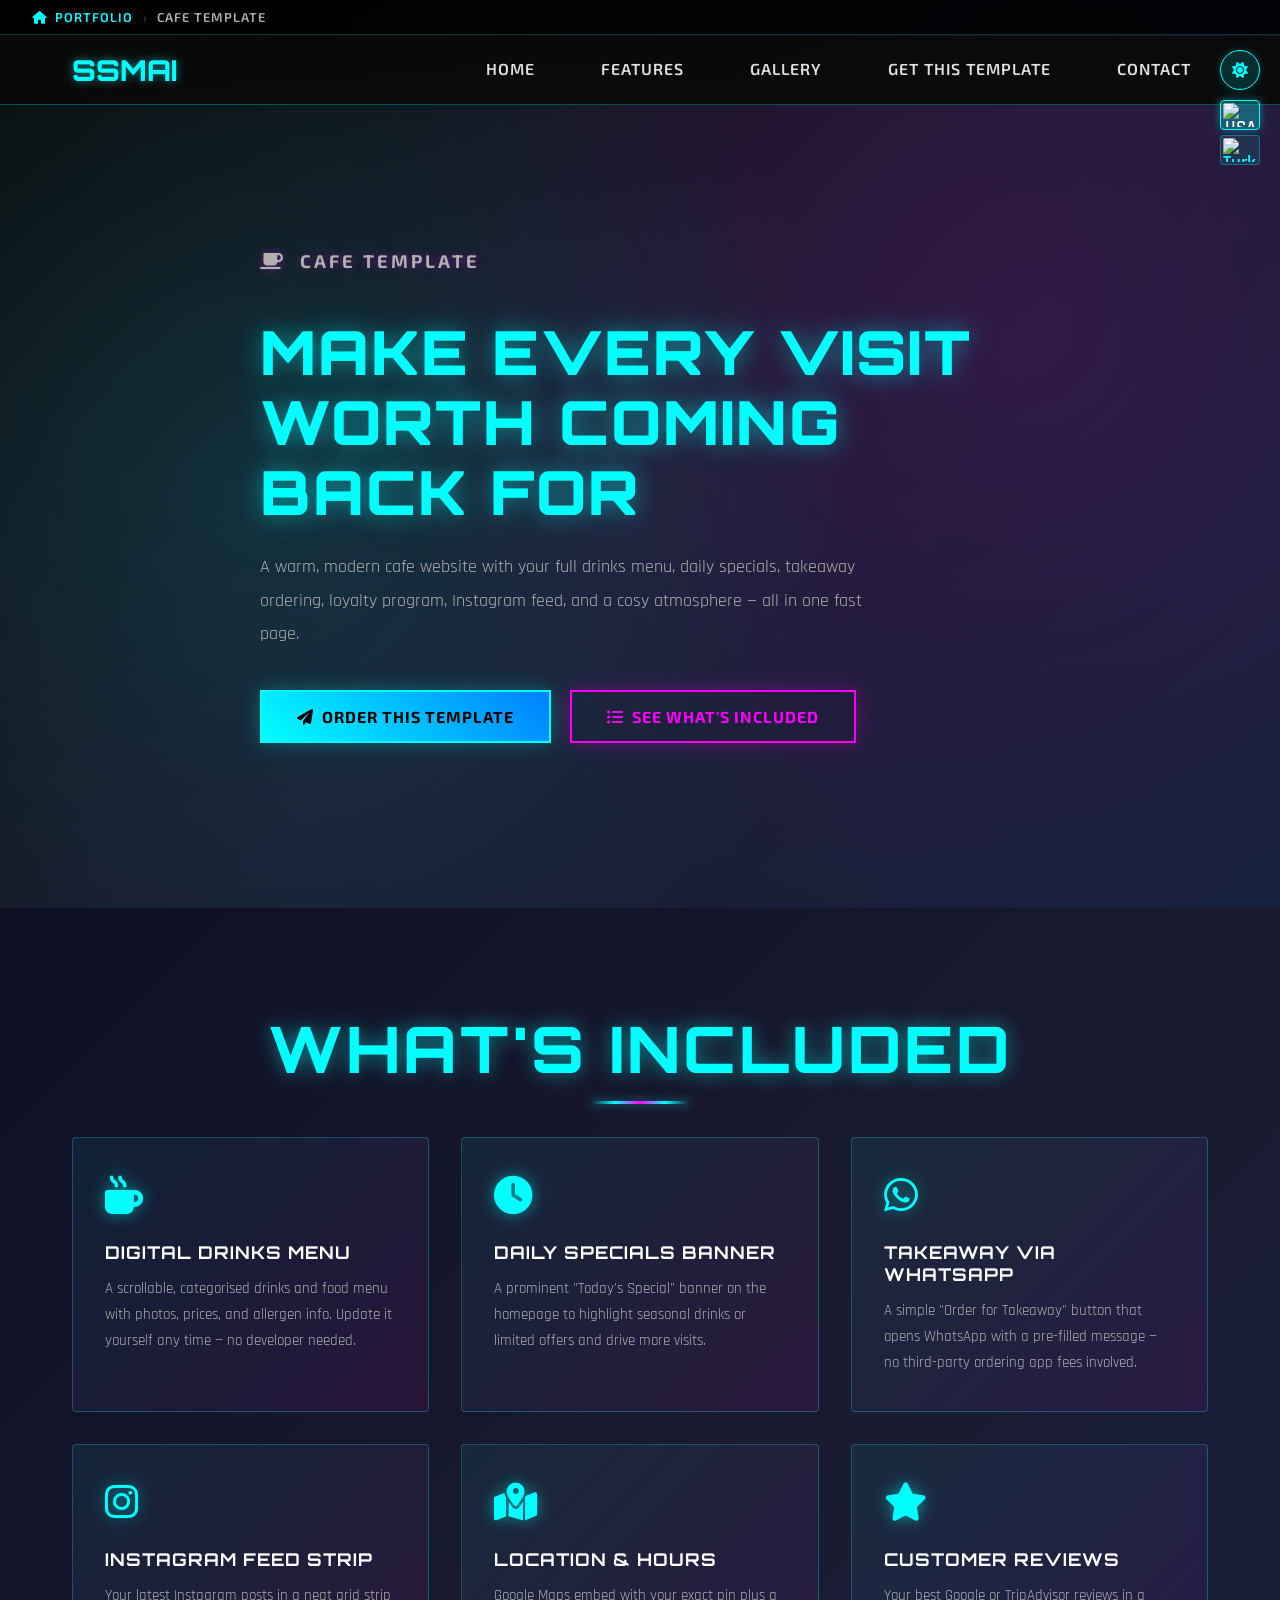
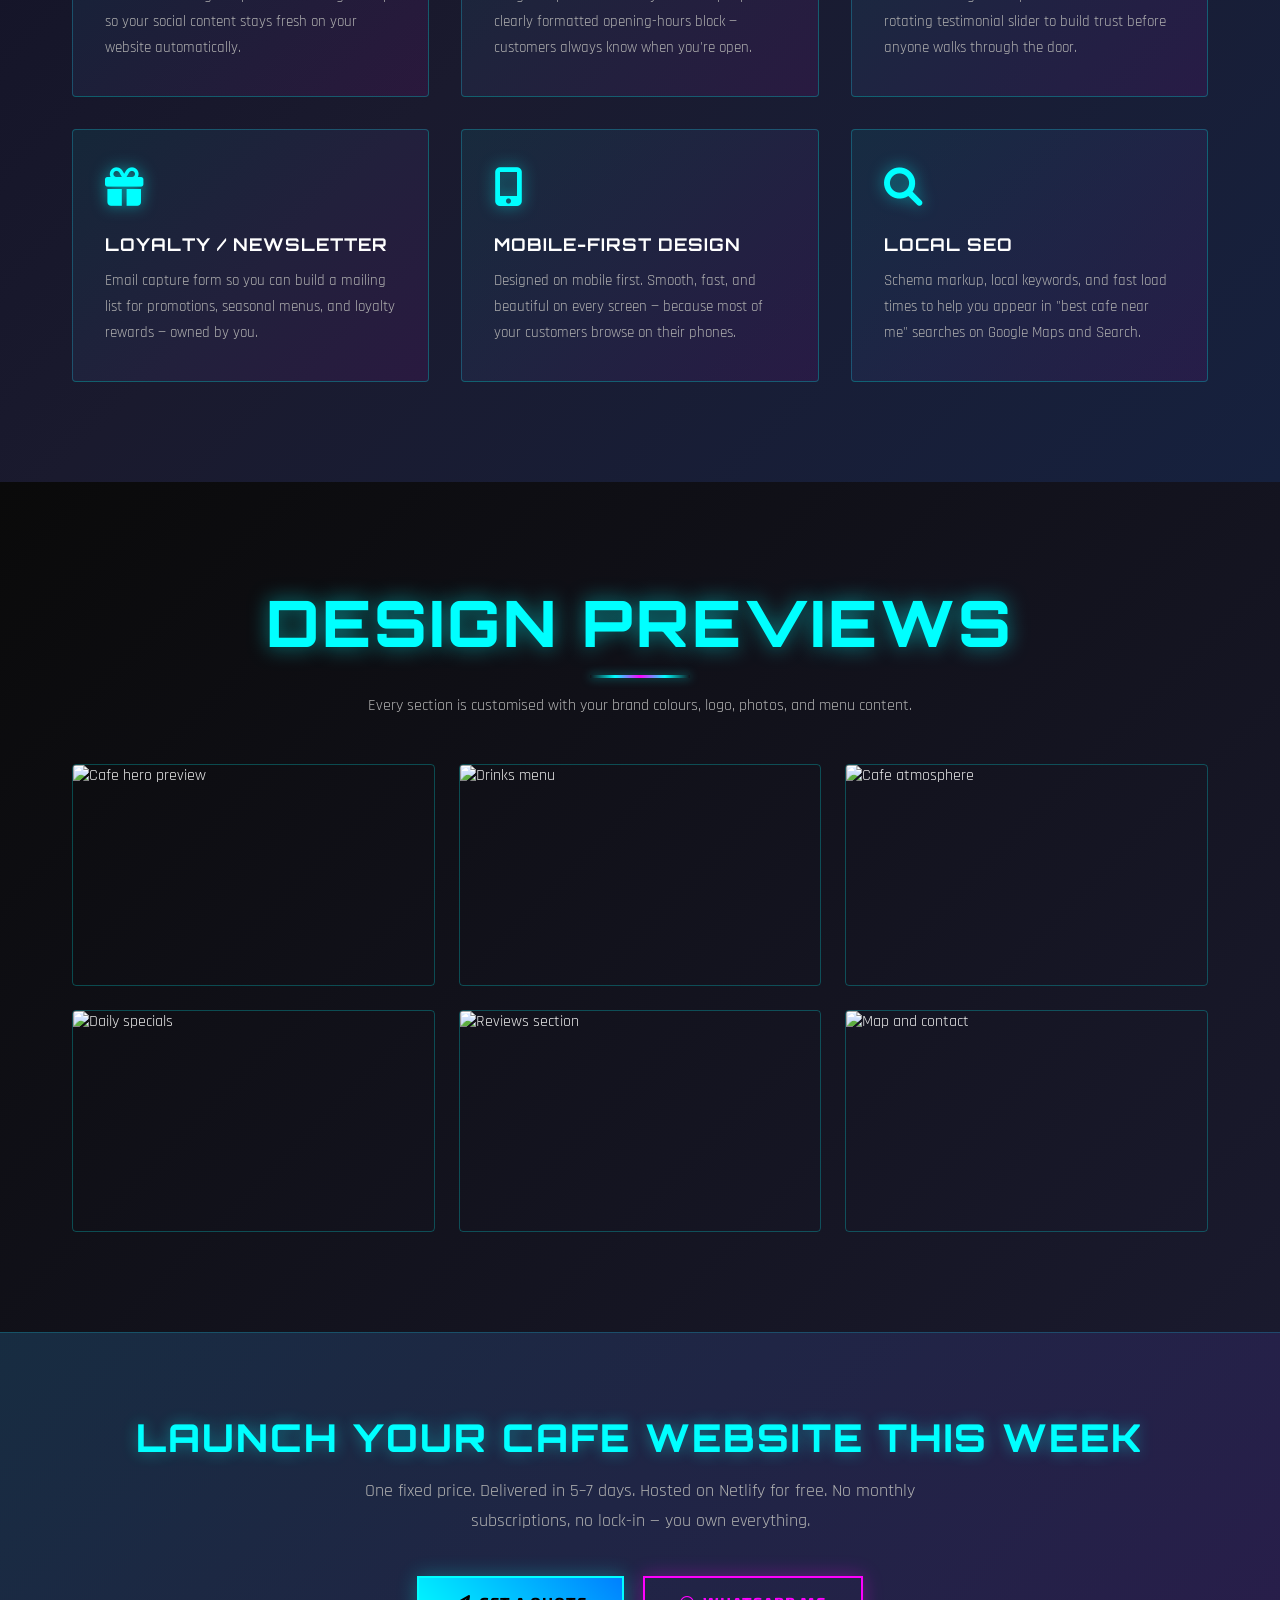
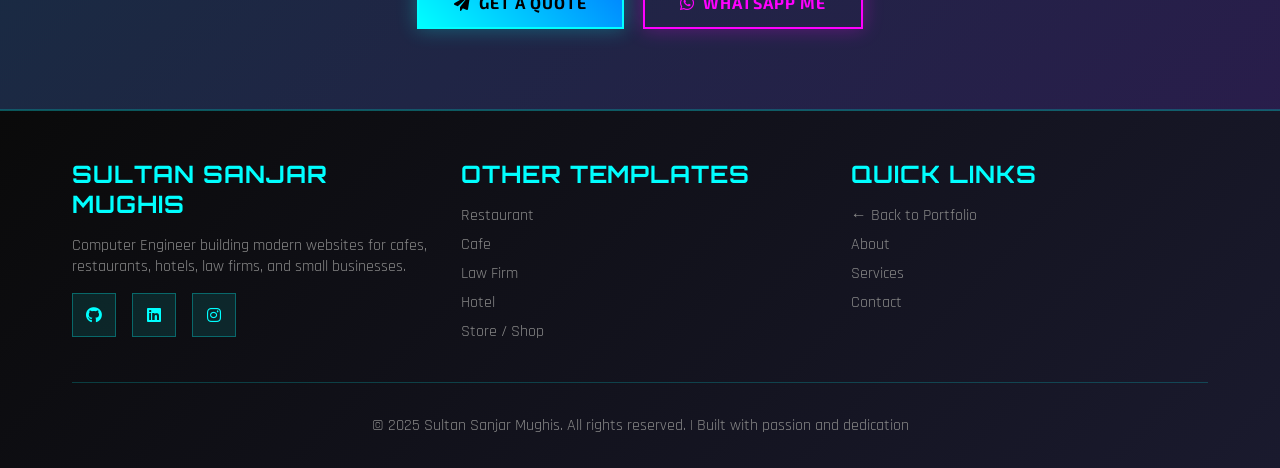
==== commit 6389fd3b: "qr menu digital services link fixed, language at templates html is now working" ====
--- a/templates/cafe.html
+++ b/templates/cafe.html
@@ -12,7 +12,7 @@
     <link rel="stylesheet" href="../style.css">
     <link rel="stylesheet" href="template-extra.css">
 </head>
-<body class="template-page">
+<body class="template-page" data-page="cafe">
 
     <div class="loading-screen" id="loading-screen"><div class="loader"></div></div>
 
@@ -22,9 +22,20 @@
         <span class="current">Cafe Template</span>
     </div>
 
+        <!-- Theme Toggle -->
     <button class="theme-toggle" id="theme-toggle" aria-label="Toggle light/dark mode">
         <i class="fas fa-sun" id="theme-icon"></i>
     </button>
+
+    <!-- Language Toggle — ADD THIS RIGHT HERE -->
+    <div class="language-toggle" id="language-toggle">
+        <button class="lang-btn active" data-lang="en" aria-label="English">
+            <img src="https://flagcdn.com/16x12/us.png" alt="USA Flag" class="flag-img">
+        </button>
+        <button class="lang-btn" data-lang="tr" aria-label="Türkçe">
+            <img src="https://flagcdn.com/16x12/tr.png" alt="Turkey Flag" class="flag-img">
+        </button>
+    </div>
 
     <nav class="navbar" id="navbar" role="navigation" aria-label="Main navigation">
         <div class="nav-container">
--- a/style.css
+++ b/style.css
@@ -394,7 +394,7 @@
         /* Navigation */
         .navbar {
             position: fixed;
-            top: 0;
+            top: 36px;
             width: 100%;
             background: rgba(10, 10, 10, 0.95);
             backdrop-filter: blur(20px);
@@ -1087,12 +1087,12 @@
         /* Language Toggle */
         .language-toggle {
             position: fixed;
-            top: 130px;
+            top: 100px;
             right: 20px;
             display: flex;
             flex-direction: column;
             gap: 5px;
-            z-index: 1000;
+            z-index: 1001;
         }
 
         .lang-btn {
@@ -1555,7 +1555,7 @@
         /* Theme Toggle Button */
         .theme-toggle {
             position: fixed;
-            top: 80px;
+            top: 50px;
             right: 20px;
             width: 40px;
             height: 40px;
@@ -1569,7 +1569,7 @@
             display: flex;
             align-items: center;
             justify-content: center;
-            z-index: 1000;
+            z-index: 1001;
             backdrop-filter: blur(10px);
             box-shadow: 0 0 10px rgba(0, 255, 255, 0.2);
         }
@@ -1647,7 +1647,7 @@
             }
 
             .theme-toggle {
-                top: 70px;
+                top: 45px;
                 right: 15px;
                 width: 35px;
                 height: 35px;
@@ -1658,7 +1658,7 @@
             }
 
             .language-toggle {
-                top: 115px;
+                top: 90px;
                 right: 15px;
                 gap: 3px;
             }
--- a/templates/template-extra.css
+++ b/templates/template-extra.css
@@ -39,8 +39,8 @@
 }
 [data-theme="light"] .template-breadcrumb a { color: var(--primary-blue); }
 
-/* Push the whole page down so content isn't hidden under the breadcrumb */
-body.template-page { padding-top: 36px; }
+/* Push the whole page down so content isn't hidden under breadcrumb + navbar */
+body.template-page { padding-top: 80px; }
 
 /* ── Hero section ─────────────────────────────────────────── */
 .template-hero {
